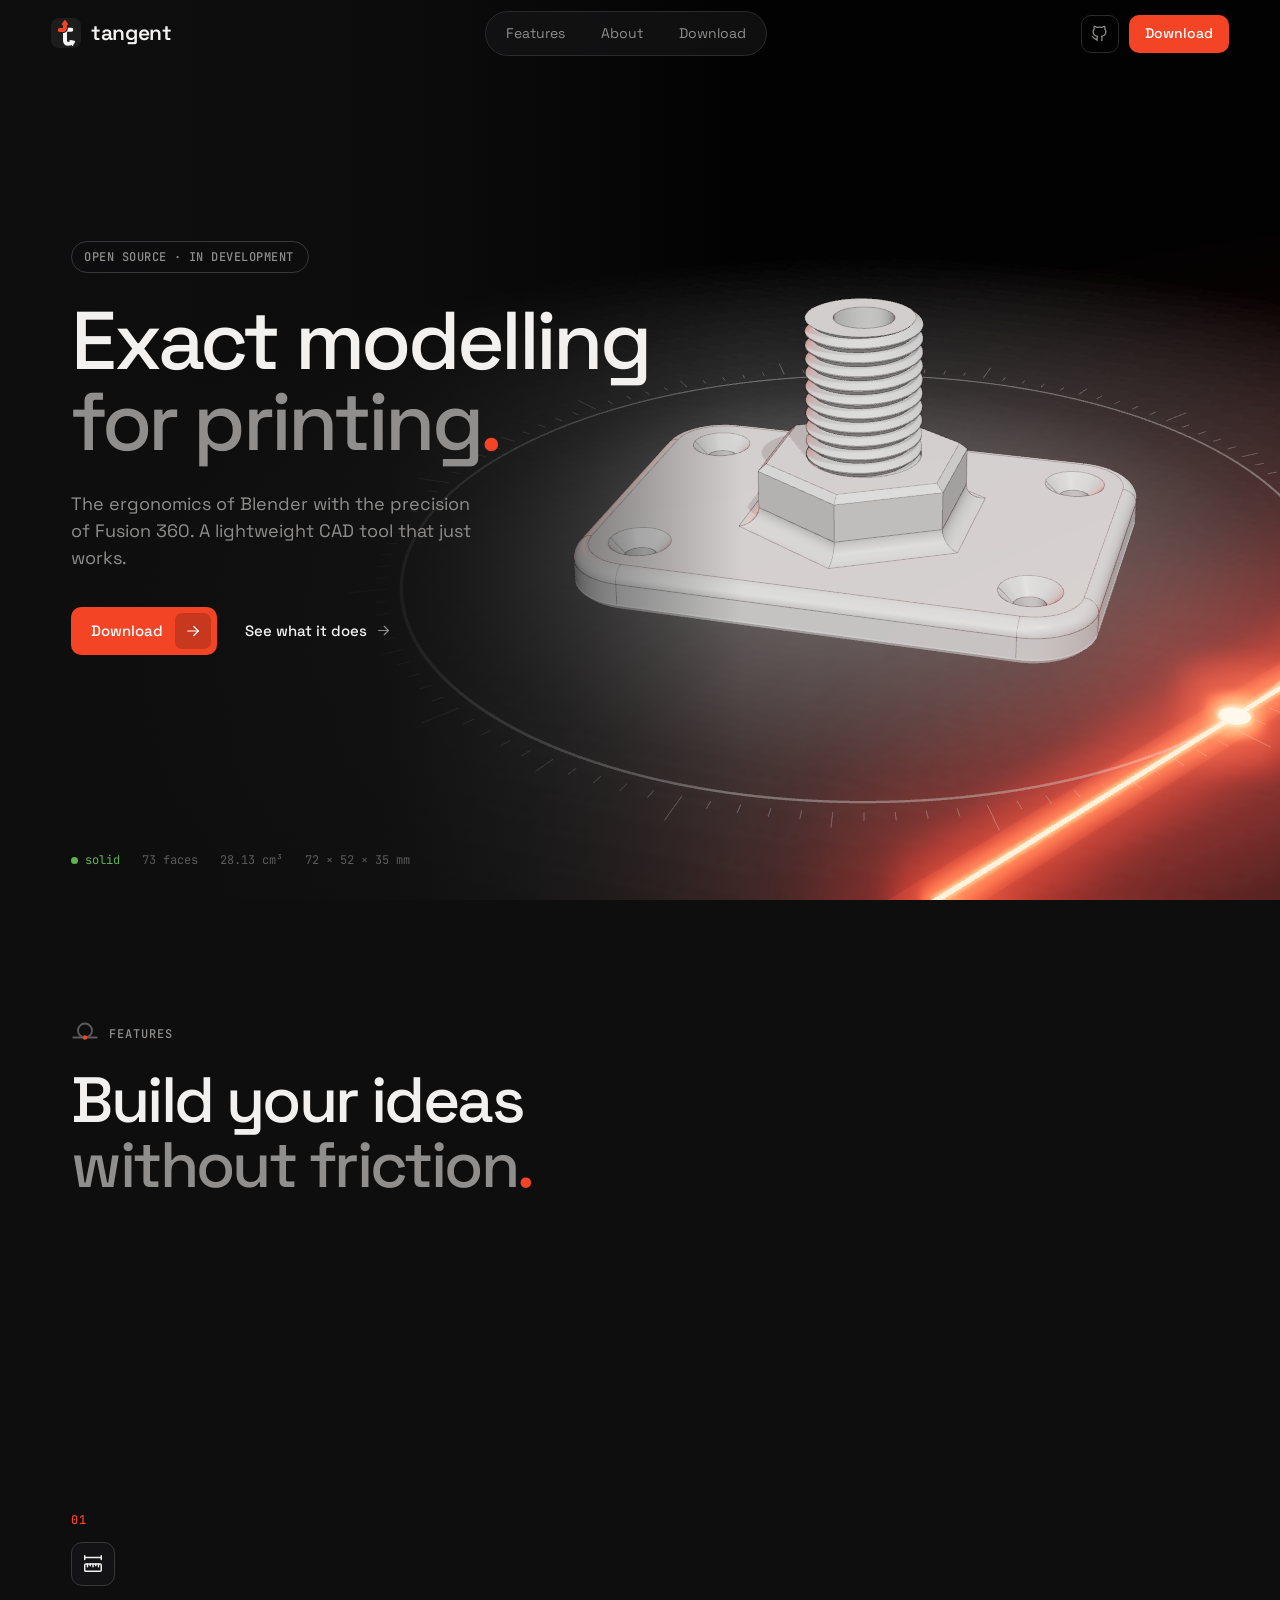
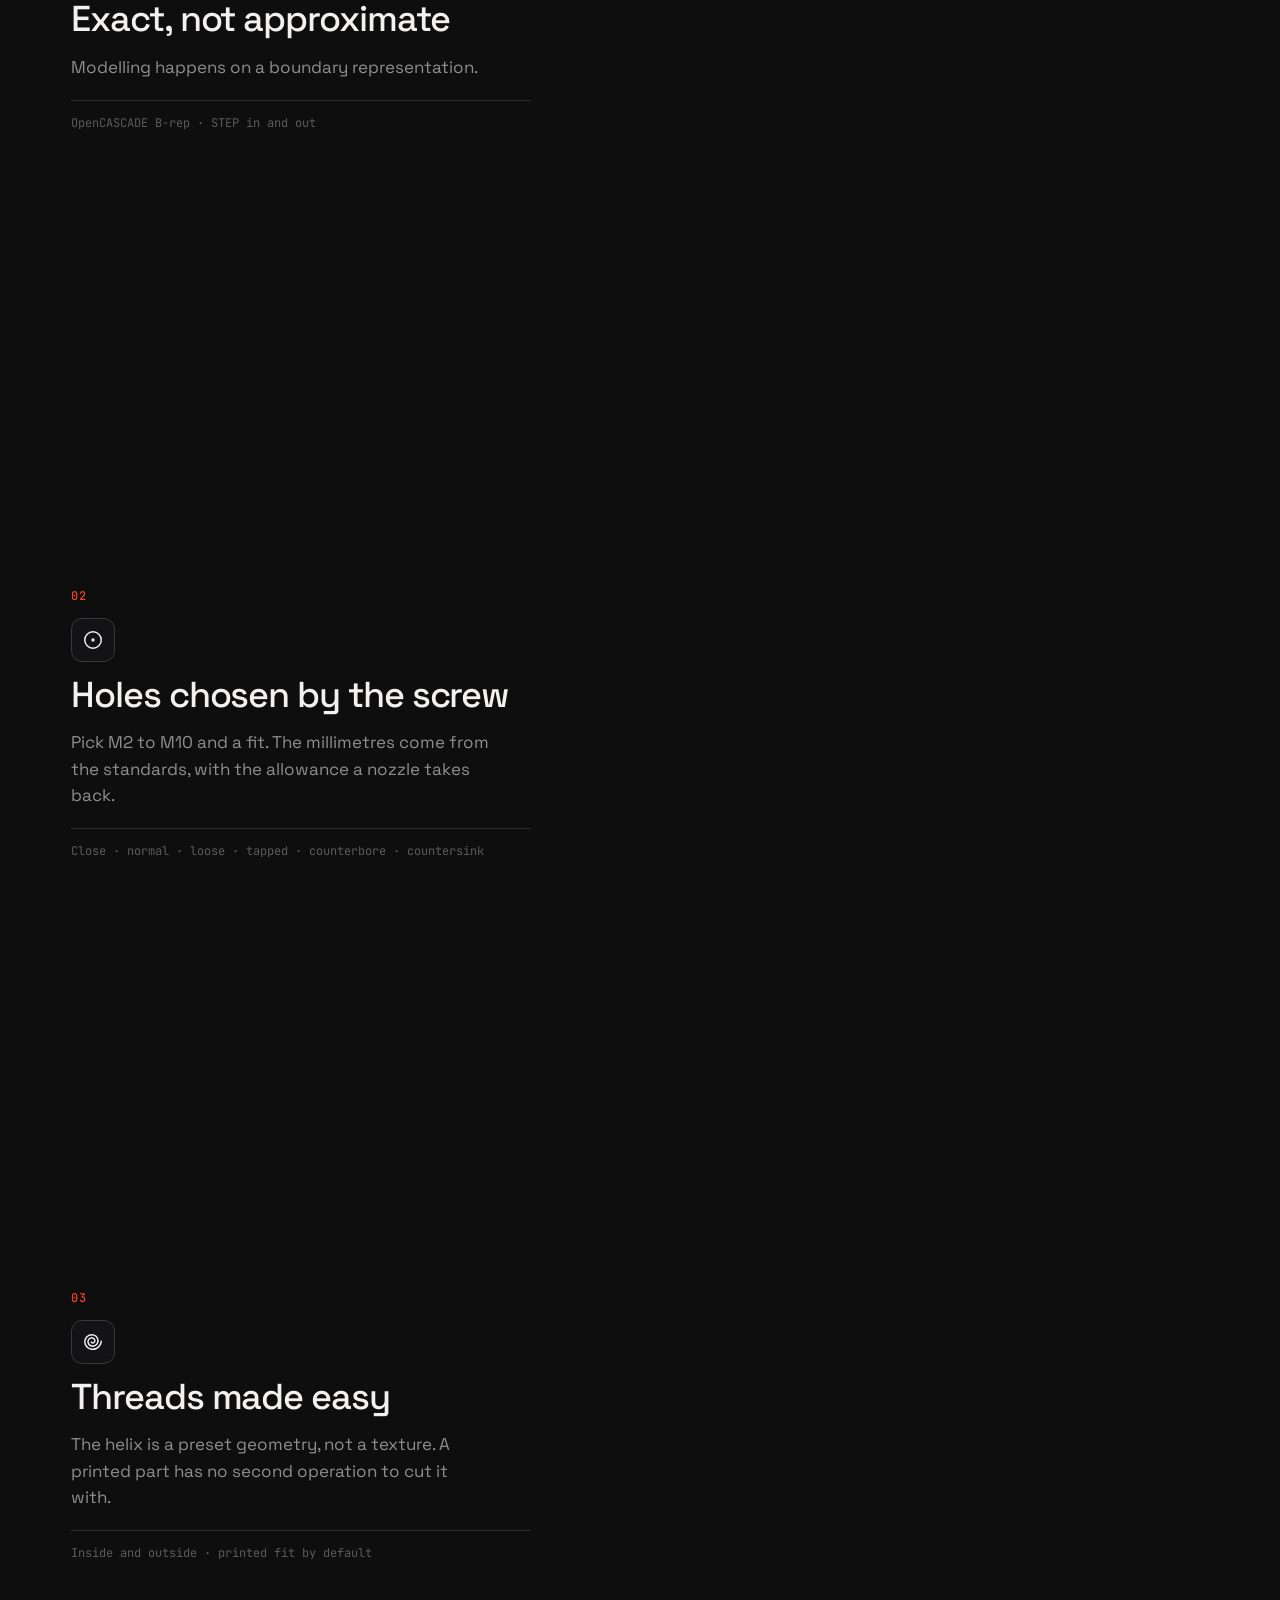
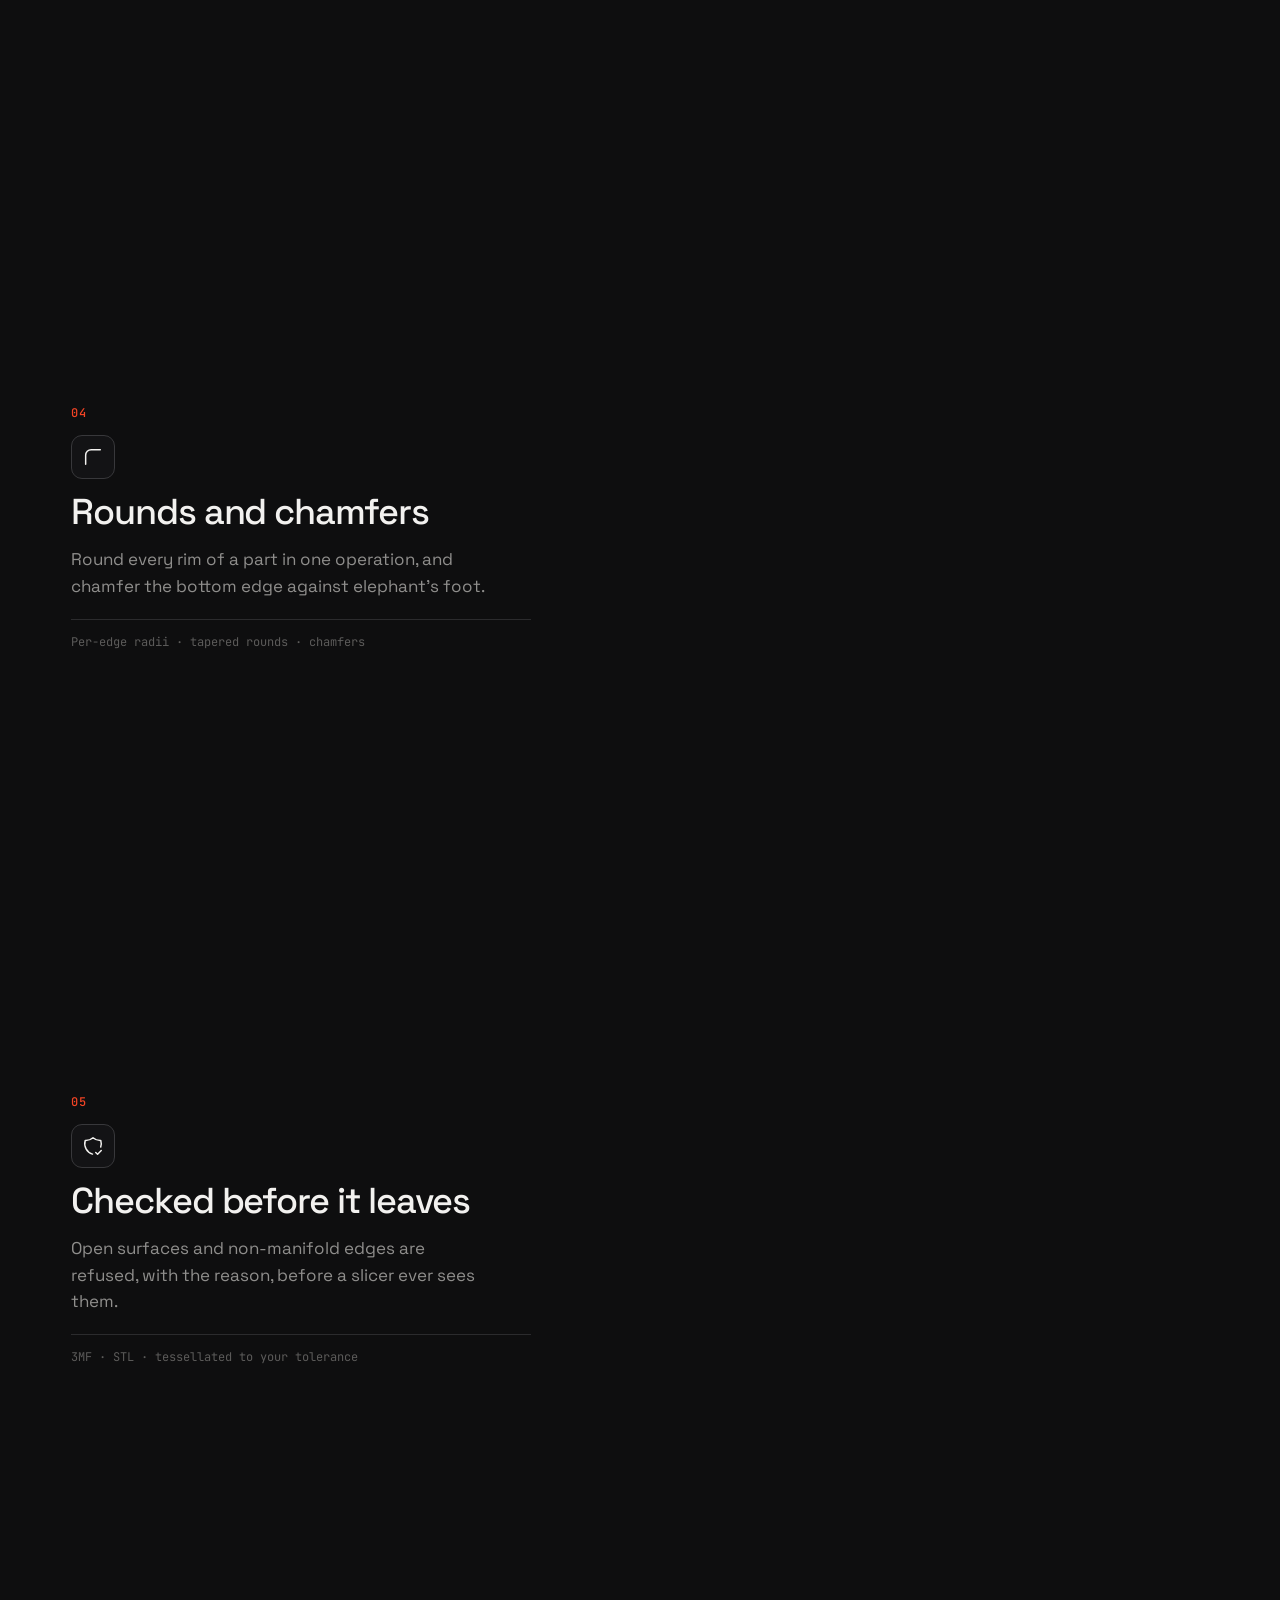
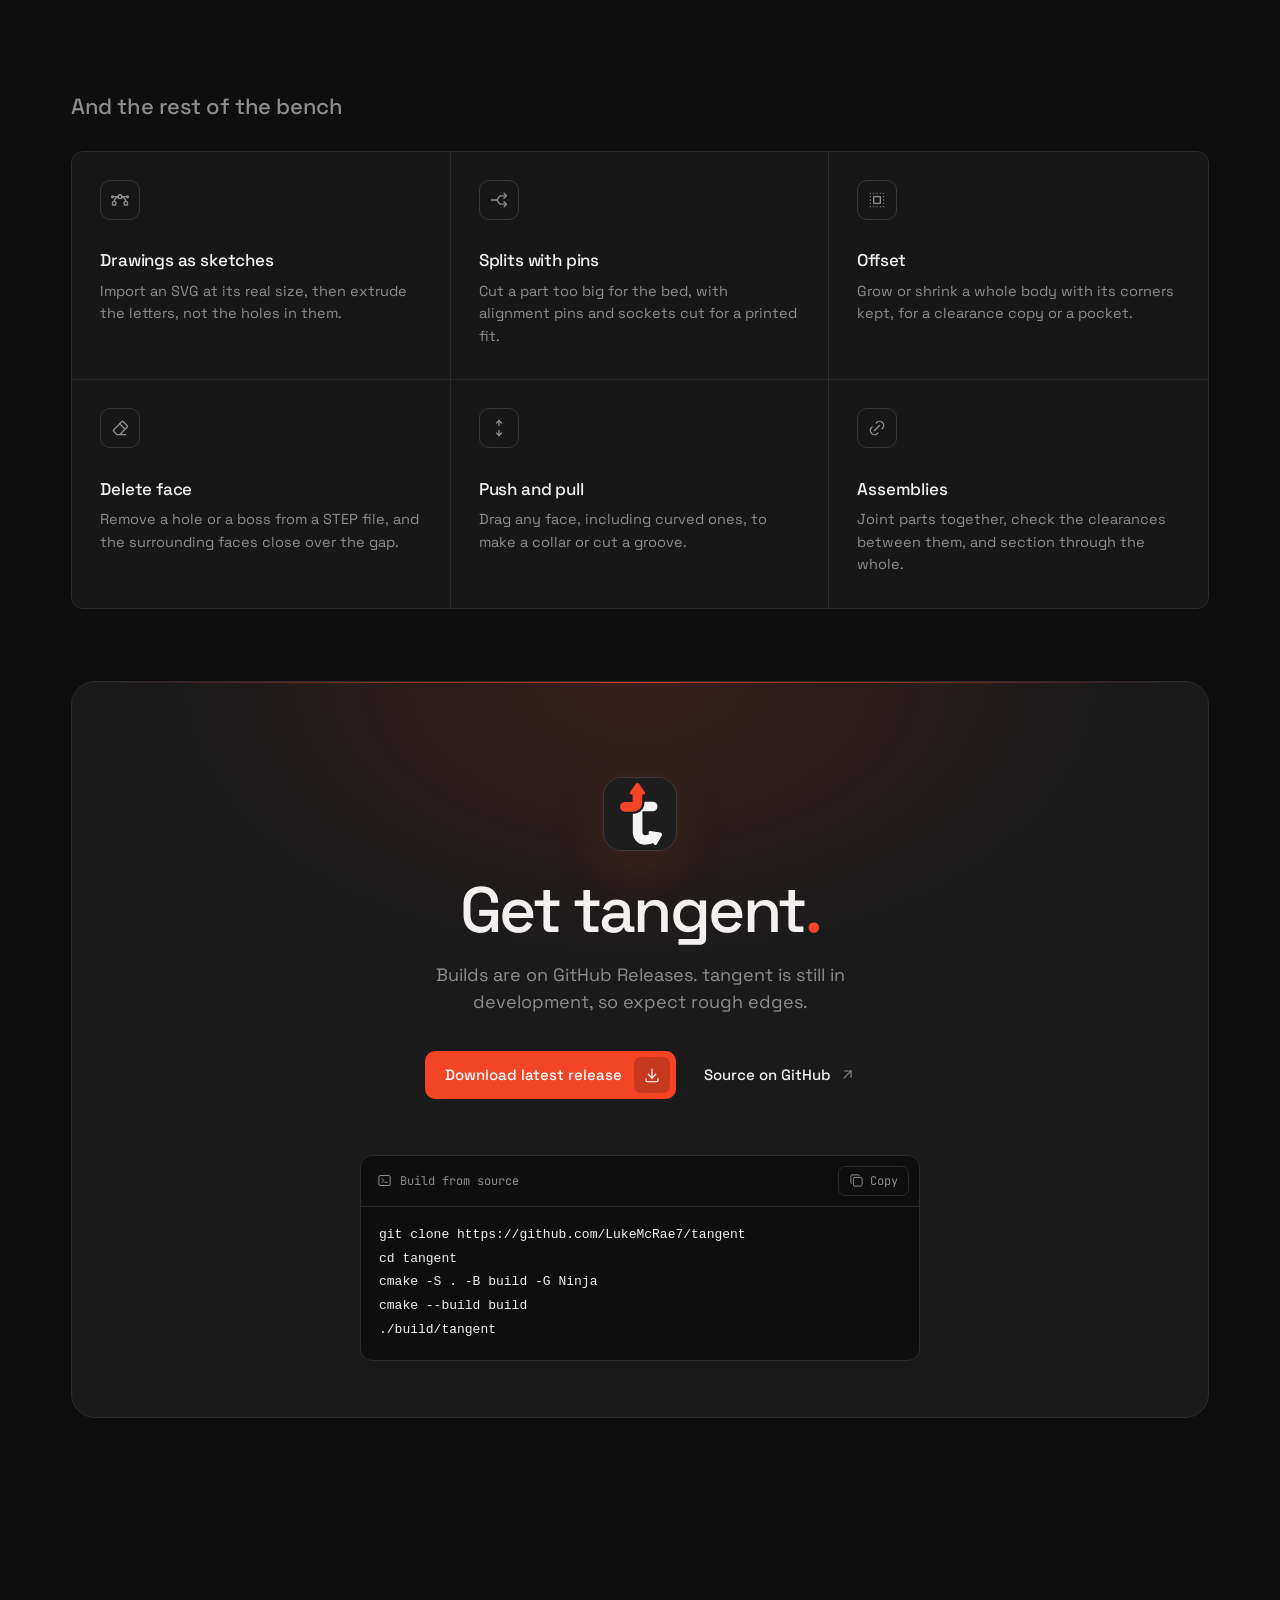
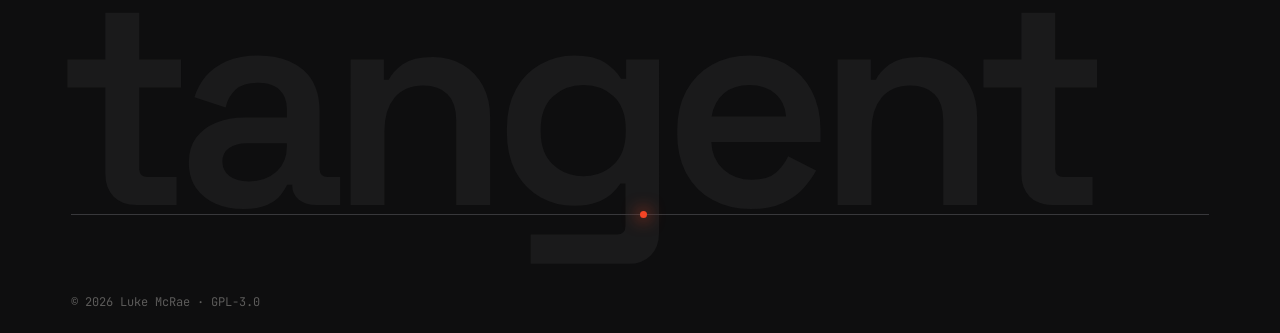
==== index.html @ 8c33bed0 "Website: the home and about pages, published with GitHub Pages The site stops being ignored: index.h" ====
<!doctype html>
<html lang="en">
<head>
  <meta charset="utf-8">
  <meta name="viewport" content="width=device-width, initial-scale=1">
  <title>tangent - clean 3D design</title>
  <meta name="description" content="tangent is a 3D modeller for 3D printing: the ergonomics of Blender with the precision of Fusion 360, on an exact kernel, exporting 3MF and STL natively.">
  <meta name="theme-color" content="#0E0E0F">
  <meta property="og:title" content="tangent">
  <meta property="og:description" content="Exact 3D modelling for printing.">
  <meta property="og:image" content="site/model/poster.png">
  <link rel="icon" href="assets/icon.svg" type="image/svg+xml">
  <link rel="apple-touch-icon" href="assets/icon.png">

  <link rel="preconnect" href="https://fonts.googleapis.com">
  <link rel="preconnect" href="https://fonts.gstatic.com" crossorigin>
  <link rel="stylesheet" href="https://fonts.googleapis.com/css2?family=JetBrains+Mono:wght@400;500&display=swap">
  <link rel="stylesheet" href="site/css/site.css">
  <link rel="modulepreload" href="site/js/stage.js">
  <link rel="preload" href="site/model/part.bin" as="fetch" crossorigin>

  <script type="importmap">
    { "imports": {
        "three": "https://cdn.jsdelivr.net/npm/three@0.170.0/build/three.module.js",
        "three/addons/": "https://cdn.jsdelivr.net/npm/three@0.170.0/examples/jsm/" } }
  </script>
  <script type="module" src="site/js/site.js"></script>
</head>
<body>

<!-- The part, drawn behind everything. It sits beside the hero, then beside
     the features as they scroll past, then fades out. See site/js/stage.js. -->
<div class="stage" id="stage" aria-hidden="true">
  <img class="stage-poster" src="site/model/poster.png" alt="">
</div>
<svg class="callouts" id="callouts" aria-hidden="true"></svg>

<header class="nav" id="nav">
  <a class="brand" href="#home" aria-label="tangent home">
    <img src="assets/icon.svg" alt="" width="30" height="30">
    <span>tangent</span>
  </a>
  <nav class="nav-links" aria-label="Sections">
    <a href="#features">Features</a>
    <a href="about.html">About</a>
    <a href="#download">Download</a>
  </nav>
  <div class="nav-end">
    <a class="icon-btn" href="https://github.com/LukeMcRae7/tangent" aria-label="Source on GitHub">
      <svg><use href="site/icons.svg#brand-github"/></svg>
    </a>
    <a class="btn btn-small" href="#download">Download</a>
  </div>
</header>

<main>

  <!-- ─────────────────────────── Home ─────────────────────────── -->
  <section class="hero" id="home">
    <div class="hero-copy">
      <p class="chip">
        Open source · In development
      </p>
      <h1>
        Exact modelling<br>
        <span class="dim">for printing</span><span class="stop">.</span>
      </h1>
      <p class="lede">
        The ergonomics of Blender with the precision of Fusion&nbsp;360.
        A lightweight CAD tool that just works.
      </p>
      <div class="actions">
        <a class="btn btn-arrow" href="#download">
          Download <span class="btn-box"><svg><use href="site/icons.svg#arrow-right"/></svg></span>
        </a>
        <a class="link-arrow" href="#features">
          See what it does <svg><use href="site/icons.svg#arrow-right"/></svg>
        </a>
      </div>
    </div>

    <div class="readout" id="readout">
      <span class="ok"><i></i>solid</span>
      <span data-part="faces">73 faces</span>
      <span data-part="volume">28.13 cm³</span>
      <span data-part="size">72 × 52 × 35 mm</span>
    </div>
  </section>

  <!-- ───────────────────────── Features ───────────────────────── -->
  <!-- Each step lights up the faces its operation made on the part:
       data-group is 1 rounds, 2 holes, 3 thread, "all" the whole part. -->
  <section class="features" id="features">
    <header class="section-head">
      <p class="eyebrow"><svg><use href="site/icons.svg#tangent"/></svg>Features</p>
      <h2>Build your ideas<br><span class="dim">without friction<span class="stop">.</span></span></h2>
    </header>

    <div class="steps">
      <article class="step" data-group="none" data-pitch="22">
        <p class="step-no">01</p>
        <svg class="step-icon"><use href="site/icons.svg#ruler-measure"/></svg>
        <h3>Exact, not approximate</h3>
        <p>Modelling happens on a boundary representation.</p>
        <p class="spec">OpenCASCADE B-rep · STEP in and out</p>
      </article>

      <article class="step" data-group="2" data-pitch="48">
        <p class="step-no">02</p>
        <svg class="step-icon"><use href="site/icons.svg#circle-dot"/></svg>
        <h3>Holes chosen by the screw</h3>
        <p>Pick M2 to M10 and a fit. The millimetres come from the standards, with the allowance a nozzle takes back.</p>
        <p class="spec">Close · normal · loose · tapped · counterbore · countersink</p>
      </article>

      <article class="step" data-group="3" data-pitch="14">
        <p class="step-no">03</p>
        <svg class="step-icon"><use href="site/icons.svg#spiral"/></svg>
        <h3>Threads made easy</h3>
        <p>The helix is a preset geometry, not a texture. A printed part has no second operation to cut it with.</p>
        <p class="spec">Inside and outside · printed fit by default</p>
      </article>

      <article class="step" data-group="1" data-pitch="30">
        <p class="step-no">04</p>
        <svg class="step-icon"><use href="site/icons.svg#border-corner-rounded"/></svg>
        <h3>Rounds and chamfers</h3>
        <p>Round every rim of a part in one operation, and chamfer the bottom edge against elephant's foot.</p>
        <p class="spec">Per-edge radii · tapered rounds · chamfers</p>
      </article>

      <article class="step" data-group="all" data-pitch="26">
        <p class="step-no">05</p>
        <svg class="step-icon"><use href="site/icons.svg#shield-check"/></svg>
        <h3>Checked before it leaves</h3>
        <p>Open surfaces and non-manifold edges are refused, with the reason, before a slicer ever sees them.</p>
        <p class="spec">3MF · STL · tessellated to your tolerance</p>
      </article>
    </div>

    <div class="more">
      <h3 class="more-head">And the rest of the bench</h3>
      <ul class="cards">
        <li class="card">
          <svg><use href="site/icons.svg#vector-bezier"/></svg>
          <h4>Drawings as sketches</h4>
          <p>Import an SVG at its real size, then extrude the letters, not the holes in them.</p>
        </li>
        <li class="card">
          <svg><use href="site/icons.svg#arrows-split"/></svg>
          <h4>Splits with pins</h4>
          <p>Cut a part too big for the bed, with alignment pins and sockets cut for a printed fit.</p>
        </li>
        <li class="card">
          <svg><use href="site/icons.svg#box-margin"/></svg>
          <h4>Offset</h4>
          <p>Grow or shrink a whole body with its corners kept, for a clearance copy or a pocket.</p>
        </li>
        <li class="card">
          <svg><use href="site/icons.svg#eraser"/></svg>
          <h4>Delete face</h4>
          <p>Remove a hole or a boss from a STEP file, and the surrounding faces close over the gap.</p>
        </li>
        <li class="card">
          <svg><use href="site/icons.svg#arrows-move-vertical"/></svg>
          <h4>Push and pull</h4>
          <p>Drag any face, including curved ones, to make a collar or cut a groove.</p>
        </li>
        <li class="card">
          <svg><use href="site/icons.svg#link"/></svg>
          <h4>Assemblies</h4>
          <p>Joint parts together, check the clearances between them, and section through the whole.</p>
        </li>
      </ul>
    </div>
  </section>

  <!-- ───────────────────────── Download ───────────────────────── -->
  <section class="download" id="download">
    <div class="download-card">
      <img class="download-icon" src="assets/icon.svg" alt="" width="72" height="72">
      <h2>Get tangent<span class="stop">.</span></h2>
      <p class="lede">Builds are on GitHub Releases. tangent is still in development, so expect rough edges.</p>
      <div class="actions actions-center">
        <a class="btn btn-arrow" href="https://github.com/LukeMcRae7/tangent/releases/latest">
          Download latest release <span class="btn-box"><svg><use href="site/icons.svg#download"/></svg></span>
        </a>
        <a class="link-arrow" href="https://github.com/LukeMcRae7/tangent">
          Source on GitHub <svg><use href="site/icons.svg#arrow-up-right"/></svg>
        </a>
      </div>
      <div class="build">
        <div class="build-head">
          <span><svg><use href="site/icons.svg#terminal-2"/></svg>Build from source</span>
          <button class="copy" type="button" data-copy="build-cmds" aria-label="Copy commands">
            <svg><use href="site/icons.svg#copy"/></svg><span>Copy</span>
          </button>
        </div>
<pre id="build-cmds"><code>git clone https://github.com/LukeMcRae7/tangent
cd tangent
cmake -S . -B build -G Ninja
cmake --build build
./build/tangent</code></pre>
      </div>
    </div>
  </section>

</main>

<footer class="footer">
  <div class="footer-mark" aria-hidden="true">
    <span>tangent</span>
    <i class="footer-line"></i>
  </div>
  <p class="footer-fine">© 2026 Luke McRae · GPL-3.0</p>
</footer>

</body>
</html>
---- site/css/site.css ----
/* tangent: the website.
 *
 * Brand first. Everything below reads from these tokens, and so does the 3D
 * stage (site/js/stage.js reads --brand, --part, --edge and --bg), so a change
 * here changes the page and the part together. The values mirror
 * src/core/palette.h, which is where the application takes its own.
 */
:root {
  --brand:        #F34425;   /* kBrand */
  --brand-hover:  #F75A3E;   /* kBrandHover */
  --brand-down:   #D8391D;   /* kBrandDown */
  --valid:        #5FB350;   /* kValid */

  --bg:           #0E0E0F;   /* the page: a shade under the app, so panels lift */
  --bg-raised:    #161617;   /* kTopBar */
  --panel:        #1A1A1B;   /* kBackground */
  --field:        #242426;   /* kField */
  --border:       #2B2B2D;   /* kBorder */
  --border-strong:#38383B;   /* kBorderStrong */

  --text:         #F2F1EF;   /* kText */
  --text-dim:     #8F8E8C;   /* kTextDim */
  --text-faint:   #5C5B5A;   /* kTextFaint */

  --part:         #DDDCD9;   /* the part's surface in the 3D stage */
  --edge:         #0F0F10;   /* kEdge: the part's edges */

  --font-sans: "Space Grotesk", ui-sans-serif, system-ui, sans-serif;
  --font-mono: "JetBrains Mono", ui-monospace, "SFMono-Regular", monospace;

  --radius: 12px;
  --gutter: clamp(16px, 4vw, 56px);
  --maxw: 1240px;
  --nav-h: 68px;
  --ease: cubic-bezier(.2, .7, .1, 1);
}

@font-face { font-family: "Space Grotesk"; font-weight: 400; font-display: swap;
             src: url("../../assets/fonts/SpaceGrotesk-Regular.ttf") format("truetype"); }
@font-face { font-family: "Space Grotesk"; font-weight: 500; font-display: swap;
             src: url("../../assets/fonts/SpaceGrotesk-Medium.ttf") format("truetype"); }
@font-face { font-family: "Space Grotesk"; font-weight: 600; font-display: swap;
             src: url("../../assets/fonts/SpaceGrotesk-SemiBold.ttf") format("truetype"); }

/* ── Base ─────────────────────────────────────────────────────────────── */
*, *::before, *::after { box-sizing: border-box; }
html { scroll-behavior: smooth; scroll-padding-top: var(--nav-h); -webkit-text-size-adjust: 100%; }
body {
  margin: 0;
  background: var(--bg);
  color: var(--text);
  font: 400 16px/1.55 var(--font-sans);
  -webkit-font-smoothing: antialiased;
  overflow-x: hidden;
}
a { color: inherit; text-decoration: none; }
img { display: block; max-width: 100%; }
h1, h2, h3, h4, p { margin: 0; }
::selection { background: color-mix(in srgb, var(--brand) 40%, transparent); }
:focus-visible { outline: 2px solid var(--brand); outline-offset: 3px; border-radius: 4px; }
svg { width: 1em; height: 1em; flex: none; }
.dim { color: var(--text-dim); }
.stop { color: var(--brand); }

/* ── The stage: the part, fixed behind the page ───────────────────────── */
.stage {
  position: fixed; inset: 0; z-index: 0;
  pointer-events: none;
  transition: opacity .2s linear;
}
.stage canvas { display: block; width: 100%; height: 100%; }
/* Darkens the stage behind the words, so the ring never runs through them. */
.stage::after {
  content: ""; position: absolute; inset: 0; pointer-events: none;
  background: linear-gradient(90deg, var(--bg) 0%, color-mix(in srgb, var(--bg) 88%, transparent) 30%,
                              color-mix(in srgb, var(--bg) 40%, transparent) 46%, transparent 58%);
}
@media (max-width: 760px) {
  .stage::after {
    background: linear-gradient(0deg, var(--bg) 0%, color-mix(in srgb, var(--bg) 85%, transparent) 36%, transparent 62%);
  }
}
.stage-poster {
  position: absolute; inset: 0; width: 100%; height: 100%;
  object-fit: cover; object-position: 70% 50%;
  opacity: 0; transition: opacity .6s;
}
.stage.no-webgl .stage-poster { opacity: 1; }
.stage.ready .stage-poster { display: none; }
.stage video { width: 100%; height: 100%; object-fit: cover; }

/* Dimension callouts, pinned to points on the part. Drawn by stage.js. */
.callouts {
  position: fixed; inset: 0; z-index: 1;
  width: 100%; height: 100%;
  pointer-events: none; overflow: visible;
}
.callout { transition: opacity .35s var(--ease); }
.callout line { stroke: var(--text-dim); stroke-width: 1; }
.callout circle.pin { fill: var(--brand); }
.callout circle.ring { fill: none; stroke: var(--brand); stroke-width: 1; opacity: .5; }
.callout text {
  font: 500 12px var(--font-mono); letter-spacing: .02em;
  fill: var(--text);
}

main, .nav, .footer { position: relative; z-index: 2; }

/* ── Nav ──────────────────────────────────────────────────────────────── */
.nav {
  position: fixed; top: 0; left: 0; right: 0; z-index: 10;
  height: var(--nav-h);
  display: flex; align-items: center; justify-content: space-between; gap: 24px;
  padding: 0 var(--gutter);
  transition: background .3s, border-color .3s, backdrop-filter .3s;
  border-bottom: 1px solid transparent;
}
.nav.scrolled {
  background: color-mix(in srgb, var(--bg) 78%, transparent);
  backdrop-filter: blur(14px) saturate(1.2);
  -webkit-backdrop-filter: blur(14px) saturate(1.2);
  border-bottom-color: var(--border);
}
.brand { display: flex; align-items: center; gap: 10px; font-weight: 600; font-size: 21px; letter-spacing: -.02em; }
.brand img { width: 30px; height: 30px; border-radius: 8px; }
.nav-links {
  display: flex; gap: 4px; padding: 4px;
  border: 1px solid var(--border); border-radius: 999px;
  background: color-mix(in srgb, var(--bg-raised) 70%, transparent);
}
.nav-links a {
  padding: 7px 16px; border-radius: 999px;
  font-size: 14px; color: var(--text-dim);
  transition: color .2s, background .2s;
}
.nav-links a:hover { color: var(--text); }
.nav-links a.active { color: var(--text); background: var(--field); }
.nav-end { display: flex; align-items: center; gap: 10px; }
.icon-btn {
  display: grid; place-items: center; width: 38px; height: 38px;
  border-radius: 10px; border: 1px solid var(--border); color: var(--text-dim);
  transition: color .2s, border-color .2s;
}
.icon-btn:hover { color: var(--text); border-color: var(--border-strong); }
.icon-btn svg { width: 19px; height: 19px; }

/* ── Buttons ──────────────────────────────────────────────────────────── */
.btn {
  display: inline-flex; align-items: center; gap: 12px;
  height: 48px; padding: 0 6px 0 20px;
  border-radius: 10px;
  background: var(--brand); color: #fff;
  font-weight: 500; font-size: 15px;
  transition: background .2s, transform .2s var(--ease), box-shadow .3s;
  box-shadow: 0 0 0 0 color-mix(in srgb, var(--brand) 0%, transparent);
}
.btn:hover {
  background: var(--brand-hover);
  box-shadow: 0 8px 32px -8px color-mix(in srgb, var(--brand) 70%, transparent);
}
.btn:active { background: var(--brand-down); transform: translateY(1px); }
.btn-small { height: 38px; padding: 0 16px; font-size: 14px; }
.btn-box {
  display: grid; place-items: center; width: 36px; height: 36px;
  border-radius: 7px; background: rgb(0 0 0 / .18);
}
.btn-box svg { width: 18px; height: 18px; transition: transform .25s var(--ease); }
.btn:hover .btn-box svg { transform: translateX(2px); }
.link-arrow {
  display: inline-flex; align-items: center; gap: 8px;
  font-weight: 500; font-size: 15px; color: var(--text);
}
.link-arrow svg { width: 17px; height: 17px; transition: transform .25s var(--ease); color: var(--text-dim); }
.link-arrow:hover svg { transform: translateX(3px); color: var(--brand); }
.actions { display: flex; align-items: center; gap: 28px; flex-wrap: wrap; }
.actions-center { justify-content: center; }

/* ── Hero ─────────────────────────────────────────────────────────────── */
.hero {
  position: relative;
  min-height: 100svh;
  display: flex; align-items: center;
  padding: calc(var(--nav-h) + 24px) var(--gutter) 96px;
  max-width: var(--maxw); margin: 0 auto;
  cursor: grab;
}
.hero.dragging { cursor: grabbing; }
.hero a, .hero p { cursor: auto; }
.hero-copy { position: relative; max-width: 720px; }
.chip {
  display: inline-flex; align-items: center; gap: 10px;
  padding: 7px 14px 7px 12px; margin-bottom: 28px;
  border: 1px solid var(--border-strong); border-radius: 999px;
  font: 500 12px var(--font-mono); letter-spacing: .04em; text-transform: uppercase;
  color: var(--text-dim);
  background: color-mix(in srgb, var(--bg) 60%, transparent);
}
.chip-dot {
  width: 7px; height: 7px; border-radius: 50%;
  background: var(--brand);
  box-shadow: 0 0 0 3px color-mix(in srgb, var(--brand) 25%, transparent);
}
h1 {
  font-weight: 500;
  font-size: clamp(44px, 6.4vw, 92px);
  line-height: .98; letter-spacing: -.045em;
  margin-bottom: 28px;
}
.lede { font-size: 18px; color: var(--text-dim); max-width: 34ch; margin-bottom: 36px; line-height: 1.5; }
.readout {
  position: absolute; left: var(--gutter); bottom: 32px;
  display: flex; flex-wrap: wrap; gap: 6px 22px;
  font: 400 12px var(--font-mono); color: var(--text-faint);
}
.readout .ok { color: var(--valid); display: inline-flex; align-items: center; gap: 7px; }
.readout .ok i { width: 7px; height: 7px; border-radius: 50%; background: currentColor; }
.readout .hint { color: var(--text-faint); opacity: .8; }
.readout .hint::before { content: ""; display: inline-block; width: 12px; height: 1px; vertical-align: middle;
                         background: currentColor; margin-right: 22px; opacity: .5; }

/* ── Section furniture ────────────────────────────────────────────────── */
section { padding: 0 var(--gutter); }
.eyebrow {
  display: inline-flex; align-items: center; gap: 10px;
  font: 500 12px var(--font-mono); letter-spacing: .08em; text-transform: uppercase;
  color: var(--text-dim);
}
.eyebrow svg { width: 28px; height: 28px; color: var(--text-faint); }
h2 {
  font-weight: 500;
  font-size: clamp(36px, 5vw, 64px);
  line-height: 1.02; letter-spacing: -.04em;
}

/* ── Features ─────────────────────────────────────────────────────────── */
.features { max-width: var(--maxw); margin: 0 auto; padding-top: 120px; }
.section-head { display: grid; gap: 20px; margin-bottom: 8vh; }
.steps { width: min(460px, 100%); }
.step {
  min-height: 78vh;
  display: flex; flex-direction: column; justify-content: center; gap: 14px;
  transition: opacity .5s var(--ease);
}
.stage-live .step { opacity: .22; }
.stage-live .step.active { opacity: 1; }
.step-no { font: 500 12px var(--font-mono); color: var(--brand); letter-spacing: .08em; }
.step-icon {
  width: 44px; height: 44px; padding: 10px;
  border: 1px solid var(--border-strong); border-radius: 11px;
  color: var(--text);
  background: color-mix(in srgb, var(--bg-raised) 80%, transparent);
}
.step.active .step-icon { border-color: color-mix(in srgb, var(--brand) 60%, var(--border)); color: var(--brand); }
.step h3 { font-weight: 500; font-size: clamp(26px, 3vw, 36px); letter-spacing: -.03em; line-height: 1.1; }
.step p:not(.step-no):not(.spec) { color: var(--text-dim); font-size: 17px; max-width: 38ch; }
.spec {
  margin-top: 6px; padding-top: 14px;
  border-top: 1px solid var(--border);
  font: 400 12px var(--font-mono); color: var(--text-faint);
}

.more { padding: 12vh 0 0; }
.more-head { font-weight: 500; font-size: 22px; letter-spacing: -.02em; margin-bottom: 28px; color: var(--text-dim); }
.cards {
  list-style: none; margin: 0; padding: 0;
  display: grid; grid-template-columns: repeat(3, 1fr);
  border: 1px solid var(--border); border-radius: var(--radius);
  background: color-mix(in srgb, var(--panel) 88%, transparent);
  overflow: hidden;
}
.card {
  padding: 28px 28px 32px;
  border-right: 1px solid var(--border); border-bottom: 1px solid var(--border);
  transition: background .3s;
}
.card:nth-child(3n) { border-right: 0; }
.card:nth-last-child(-n + 3) { border-bottom: 0; }
.card:hover { background: var(--bg-raised); }
.card svg { width: 40px; height: 40px; padding: 9px; border: 1px solid var(--border-strong); border-radius: 10px;
  color: var(--text-dim); margin-bottom: 20px; transition: color .3s, border-color .3s; }
.card:hover svg { color: var(--brand); border-color: color-mix(in srgb, var(--brand) 55%, var(--border)); }
.card h4 { font-weight: 500; font-size: 17px; margin-bottom: 6px; letter-spacing: -.01em; }
.card p { color: var(--text-dim); font-size: 14.5px; }

.specs {
  margin: 64px 0 0;
  display: grid; grid-template-columns: repeat(3, 1fr);
  border-top: 1px solid var(--border);
}
.specs div { padding: 20px 20px 20px 0; border-bottom: 1px solid var(--border); }
.specs dt { font: 500 11px var(--font-mono); letter-spacing: .08em; text-transform: uppercase; color: var(--text-faint); margin-bottom: 6px; }
.specs dd { margin: 0; font-size: 16px; }

/* ── Download ─────────────────────────────────────────────────────────── */
.download { max-width: var(--maxw); margin: 0 auto; padding-top: 8vh; padding-bottom: 14vh; }
.download-card {
  position: relative;
  display: flex; flex-direction: column; align-items: center; text-align: center;
  padding: clamp(48px, 8vw, 96px) clamp(20px, 5vw, 64px) clamp(36px, 5vw, 56px);
  border: 1px solid var(--border); border-radius: calc(var(--radius) * 2);
  background:
    radial-gradient(60% 55% at 50% 0%, color-mix(in srgb, var(--brand) 14%, transparent), transparent 70%),
    var(--panel);
  overflow: hidden;
}
/* The mark again, large: a line across the card, touched by the icon's circle. */
.download-card::before {
  content: ""; position: absolute; left: 0; right: 0; top: 0; height: 1px;
  background: linear-gradient(90deg, transparent, var(--brand) 50%, transparent);
  opacity: .8;
}
.download-icon { width: 72px; height: 72px; border-radius: 18px; margin-bottom: 28px;
  box-shadow: 0 20px 60px -20px color-mix(in srgb, var(--brand) 60%, transparent), 0 0 0 1px var(--border-strong); }
.download h2 { margin-bottom: 18px; }
.download .lede { margin: 0 auto 36px; max-width: 40ch; }
.build {
  width: min(560px, 100%); margin-top: 56px; text-align: left;
  border: 1px solid var(--border); border-radius: var(--radius);
  background: var(--bg);
}
.build-head {
  display: flex; align-items: center; justify-content: space-between;
  padding: 10px 10px 10px 16px; border-bottom: 1px solid var(--border);
  font: 400 12px var(--font-mono); color: var(--text-dim);
}
.build-head span { display: inline-flex; align-items: center; gap: 8px; }
.build-head svg { width: 15px; height: 15px; }
.copy {
  display: inline-flex; align-items: center; gap: 6px;
  padding: 6px 10px; border-radius: 7px;
  border: 1px solid var(--border); background: transparent; color: var(--text-dim);
  font: 400 12px var(--font-mono); cursor: pointer;
  transition: color .2s, border-color .2s;
}
.copy:hover { color: var(--text); border-color: var(--border-strong); }
.copy.done { color: var(--valid); }
.build pre {
  margin: 0; padding: 16px 18px 18px; overflow-x: auto;
  font: 400 13px/1.75 var(--font-mono); color: var(--text);
}


/* ── About page ───────────────────────────────────────────────────────── */
.doc { max-width: var(--maxw); margin: 0 auto; padding: calc(var(--nav-h) + 12vh) var(--gutter) 10vh; }
.page-head { display: grid; gap: 22px; margin-bottom: 12vh; }
.page-head h1 { margin: 0; }
.page-head .lede { margin: 0; max-width: 44ch; }
.doc-body { display: grid; grid-template-columns: 200px minmax(0, 1fr); gap: 64px; align-items: start; }
.toc { position: sticky; top: calc(var(--nav-h) + 32px); display: grid; gap: 2px; }
.toc-head { font: 500 11px var(--font-mono); letter-spacing: .08em; text-transform: uppercase;
  color: var(--text-faint); margin-bottom: 12px; }
.toc a {
  padding: 6px 0 6px 14px; border-left: 1px solid var(--border);
  font-size: 14px; color: var(--text-dim); transition: color .2s, border-color .2s;
}
.toc a:hover { color: var(--text); }
.toc a.active { color: var(--text); border-left-color: var(--brand); }
.doc-content { max-width: 760px; }
.doc-section { padding-left: 0; padding-right: 0; padding-bottom: 96px; margin-bottom: 96px; border-bottom: 1px solid var(--border); scroll-margin-top: calc(var(--nav-h) + 32px); }
.doc-section:last-of-type { border-bottom: 0; margin-bottom: 0; padding-bottom: 64px; }
.doc-no { font: 500 12px var(--font-mono); color: var(--brand); letter-spacing: .08em; margin-bottom: 14px; }
.doc-section h2 { font-size: clamp(30px, 3.6vw, 44px); margin-bottom: 24px; }
.doc-section > p:not(.doc-no) { color: var(--text-dim); font-size: 17.5px; line-height: 1.65; max-width: 62ch; }
.doc-section > p + p { margin-top: 16px; }
.doc-section code { font: 400 .88em var(--font-mono); color: var(--text); background: var(--field);
  padding: 2px 6px; border-radius: 5px; }
.doc-section .specs { margin-top: 48px; }

.media { margin: 40px 0 0; }
.media > :first-child {
  width: 100%; aspect-ratio: var(--ratio, 16 / 9); object-fit: cover; display: block;
  border: 1px solid var(--border); border-radius: var(--radius); background: var(--panel);
}
.media > .media-slot {
  display: flex; flex-direction: column; align-items: center; justify-content: center; gap: 12px;
  border-style: dashed !important; border-color: var(--border-strong) !important;
  color: var(--text-faint); font: 400 12px var(--font-mono);
  background:
    repeating-linear-gradient(135deg, transparent 0 14px, color-mix(in srgb, var(--border) 45%, transparent) 14px 15px),
    var(--panel) !important;
}
.media-slot svg { width: 28px; height: 28px; }
.media figcaption { margin-top: 12px; font: 400 12px var(--font-mono); color: var(--text-faint); }
.media-pair { display: grid; grid-template-columns: 1fr 1fr; gap: 16px; }

.credits { list-style: none; padding: 0; margin: 28px 0 0; border-top: 1px solid var(--border); }
.credits li {
  display: grid; grid-template-columns: 180px 1fr auto; gap: 16px; align-items: baseline;
  padding: 14px 0; border-bottom: 1px solid var(--border); font-size: 15px;
}
.credits li span:nth-child(2) { color: var(--text-dim); }
.credits li span:nth-child(3) { font: 400 12px var(--font-mono); color: var(--text-faint); }
.back { margin-top: 24px; }
.back:hover svg { transform: translateX(-3px); }

/* ── Footer ───────────────────────────────────────────────────────────── */
.footer {
  max-width: var(--maxw); margin: 0 auto;
  padding: 0 var(--gutter) 28px;
}
/* The wordmark, huge and quiet, standing on a line with one orange point. */
.footer-mark {
  position: relative; user-select: none;
  font-weight: 600; letter-spacing: -.06em; line-height: .76;
  font-size: clamp(88px, 23vw, 320px);
  color: var(--panel);
  margin-top: 48px;
  padding-bottom: .2em;   /* room for the g below the line */
}
.footer-mark span { display: block; transform: translateX(-.04em); }
.footer-line {
  position: absolute; left: 0; right: 0; bottom: .2em; height: 1px;
  background: var(--border-strong);
}
.footer-line::after {
  content: ""; position: absolute; left: 50%; top: -3px;
  width: 7px; height: 7px; border-radius: 50%;
  background: var(--brand);
  box-shadow: 0 0 16px 2px color-mix(in srgb, var(--brand) 70%, transparent);
}
.footer-fine { padding-top: 20px; font: 400 12px var(--font-mono); color: var(--text-faint); }

/* ── Entrances ────────────────────────────────────────────────────────── */
.reveal { opacity: 0; transform: translateY(18px); transition: opacity .9s var(--ease), transform .9s var(--ease); }
.reveal.in { opacity: 1; transform: none; }
.hero-copy > * { animation: rise 1s var(--ease) both; }
.hero-copy > :nth-child(2) { animation-delay: .08s; }
.hero-copy > :nth-child(3) { animation-delay: .16s; }
.hero-copy > :nth-child(4) { animation-delay: .24s; }
@keyframes rise { from { opacity: 0; transform: translateY(16px); } }

/* ── Narrow ───────────────────────────────────────────────────────────── */
@media (max-width: 980px) {
  .cards { grid-template-columns: repeat(2, 1fr); }
  .card:nth-child(3n) { border-right: 1px solid var(--border); }
  .card:nth-child(2n) { border-right: 0; }
  .card:nth-last-child(-n + 3) { border-bottom: 1px solid var(--border); }
  .card:nth-last-child(-n + 2) { border-bottom: 0; }
  .specs { grid-template-columns: repeat(2, 1fr); }
  .doc-body { grid-template-columns: 1fr; gap: 40px; }
  .toc { position: static; display: flex; flex-wrap: wrap; gap: 8px; }
  .toc-head { width: 100%; margin-bottom: 4px; }
  .toc a { border: 1px solid var(--border); border-radius: 999px; padding: 6px 12px; }
}
@media (max-width: 760px) {
  :root { --nav-h: 60px; }
  .nav-links { display: none; }
  .hero { align-items: flex-end; padding-bottom: 88px; }
  .chip { margin-bottom: 20px; }
  h1 { margin-bottom: 20px; }
  .lede { margin-bottom: 28px; }
  .lede { font-size: 16.5px; }
  .hint { display: none; }
  .readout { bottom: 28px; gap: 4px 16px; }
  .steps { width: 100%; }
  /* The part sits in the top half here; the words take the bottom. */
  .step { min-height: 88vh; justify-content: flex-end; padding-bottom: 8vh; }
  .step > * { position: relative; }
  .cards { grid-template-columns: 1fr; }
  .card { border-right: 0 !important; border-bottom: 1px solid var(--border) !important; }
  .card:last-child { border-bottom: 0 !important; }
  .specs { grid-template-columns: 1fr 1fr; }
  .actions { gap: 20px; }
  .media-pair { grid-template-columns: 1fr; gap: 0; }
  .credits li { grid-template-columns: 1fr auto; }
  .credits li span:nth-child(2) { display: none; }
  .doc-section { padding-bottom: 64px; margin-bottom: 64px; }
}

@media (prefers-reduced-motion: reduce) {
  html { scroll-behavior: auto; }
  *, *::before, *::after { animation: none !important; transition: none !important; }
  .reveal { opacity: 1; transform: none; }
}
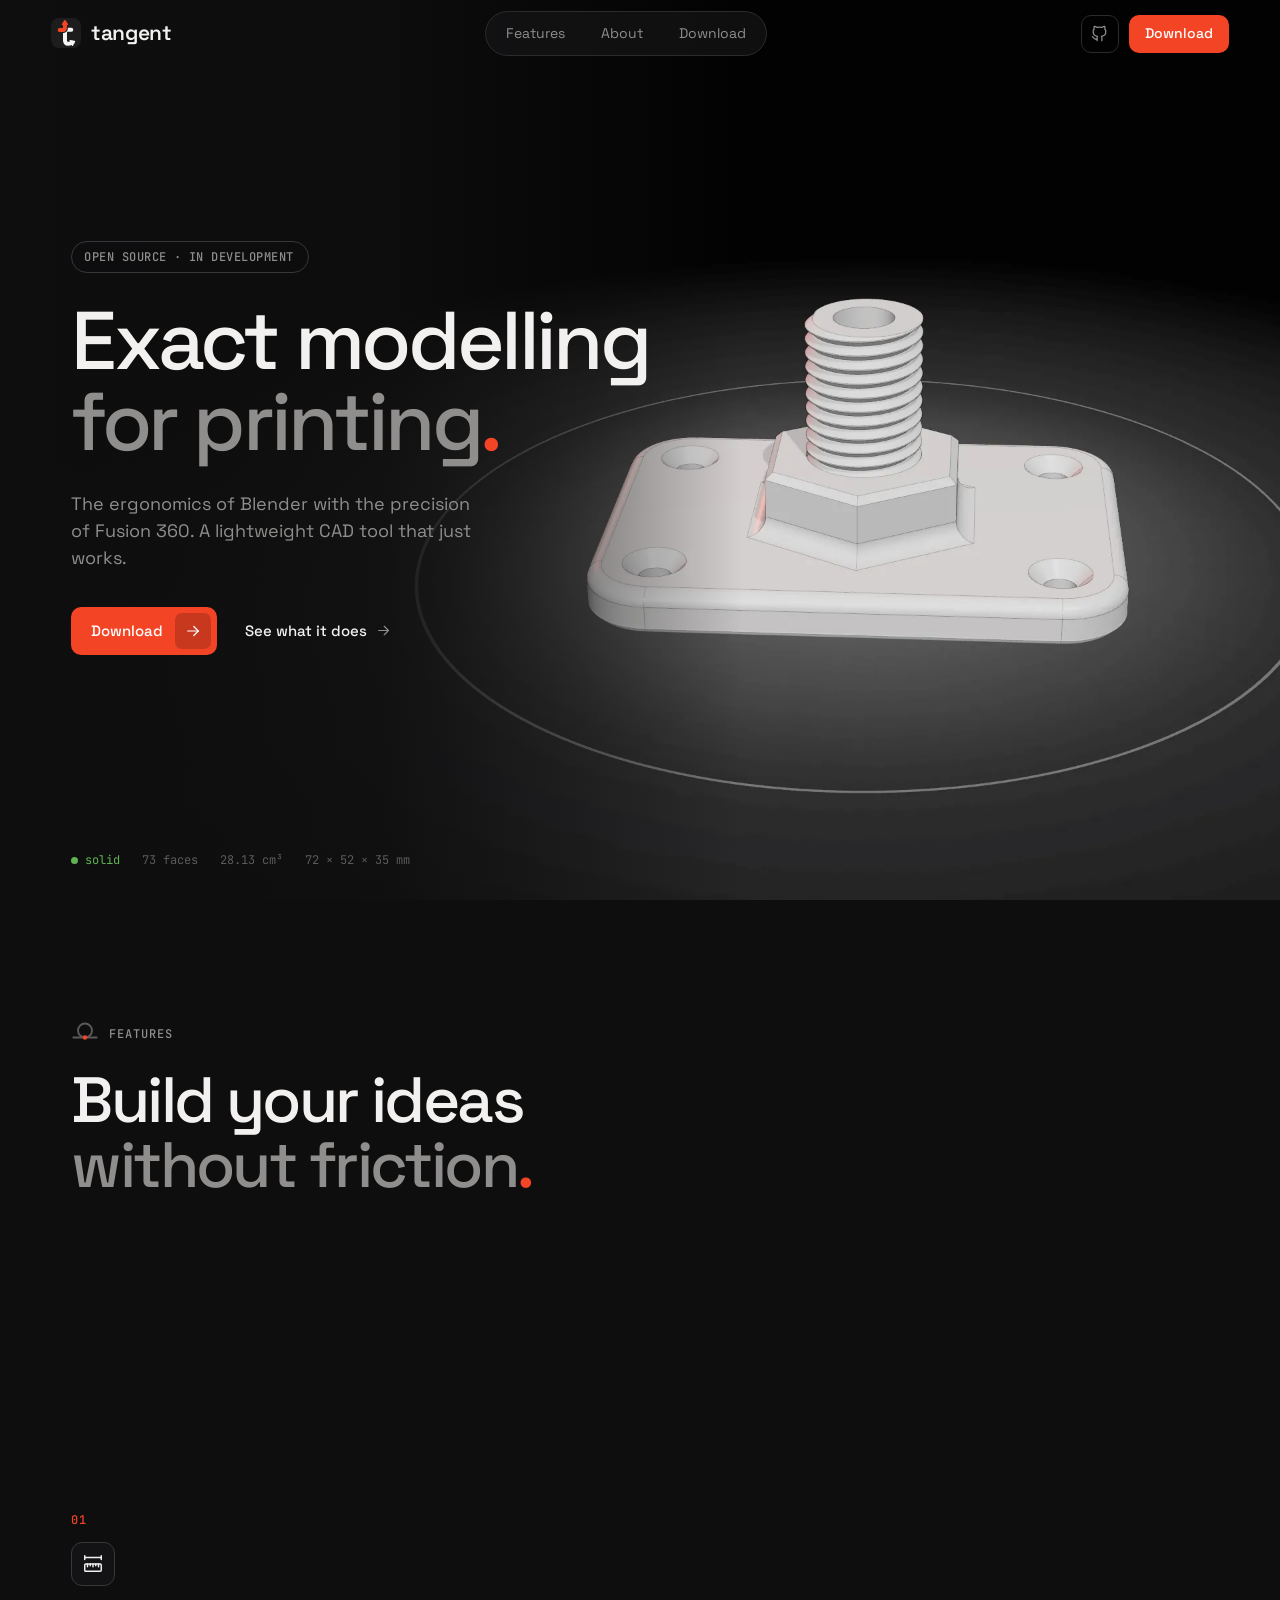
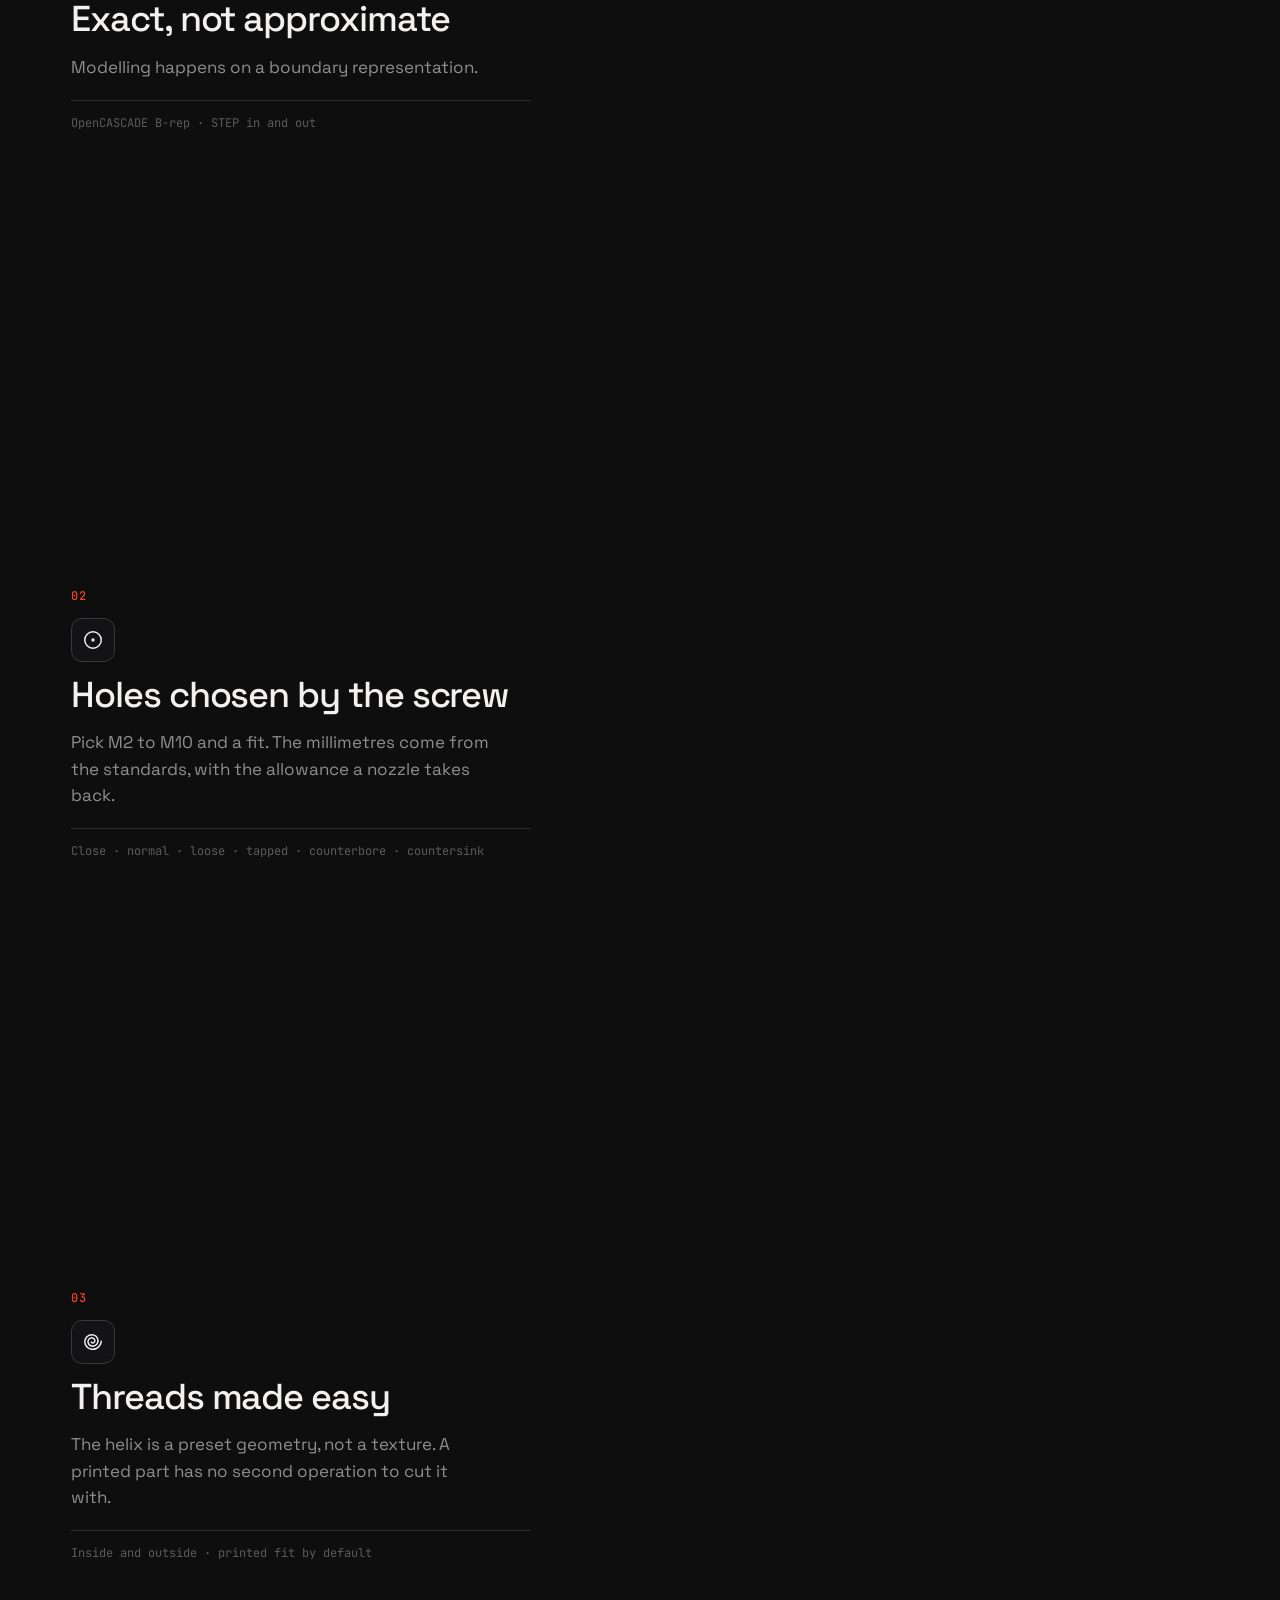
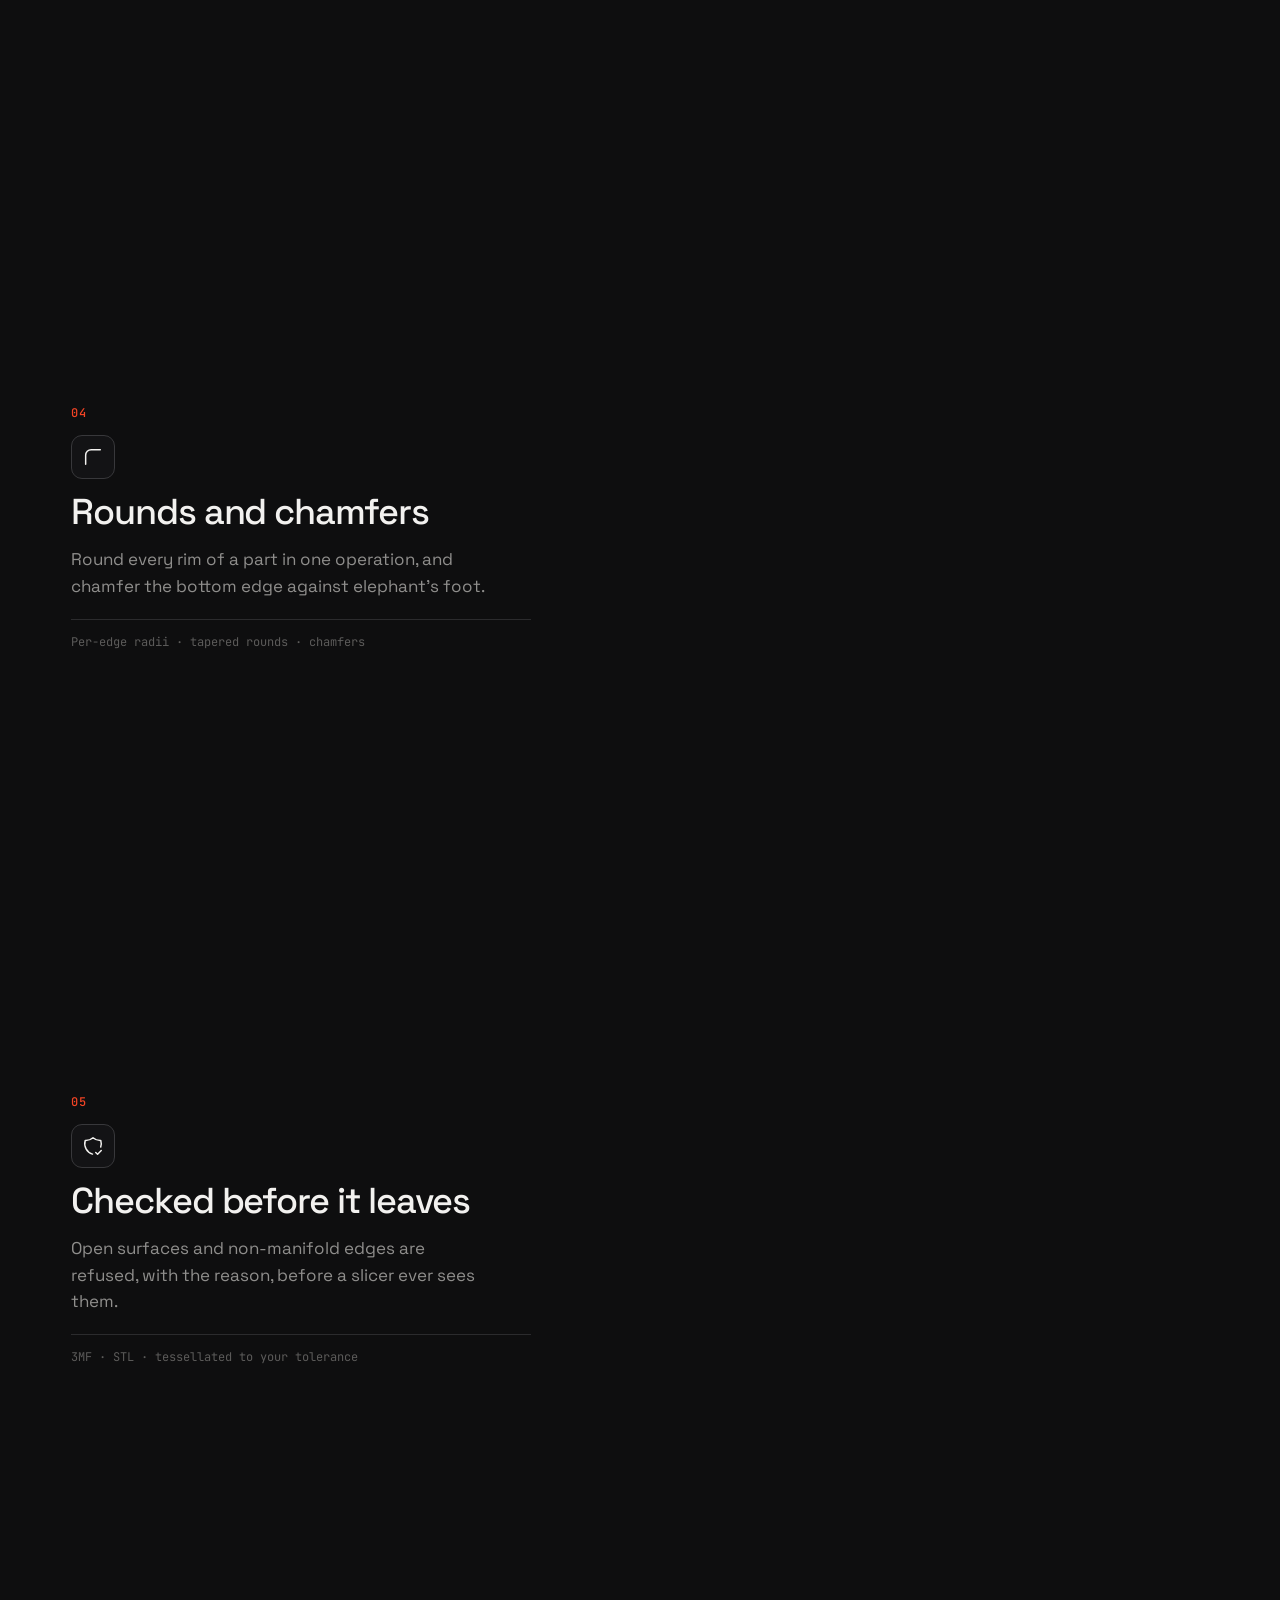
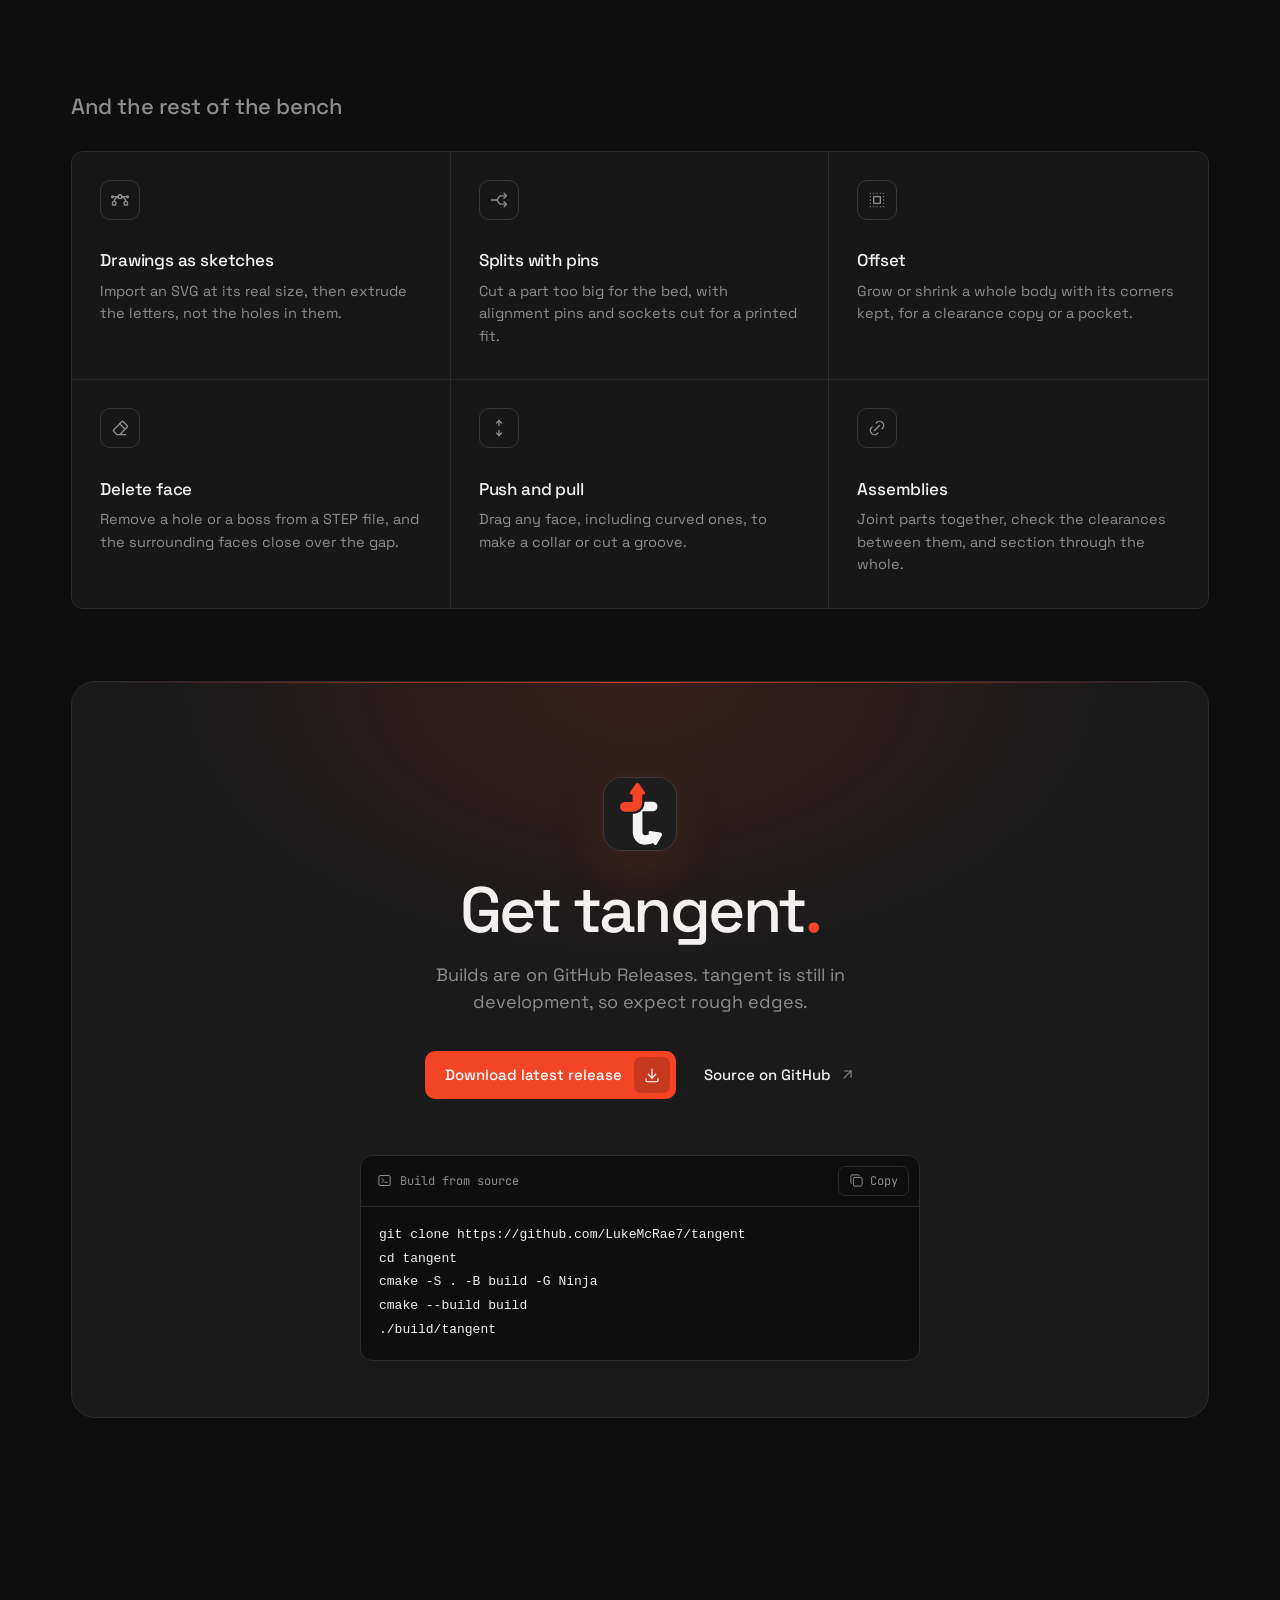
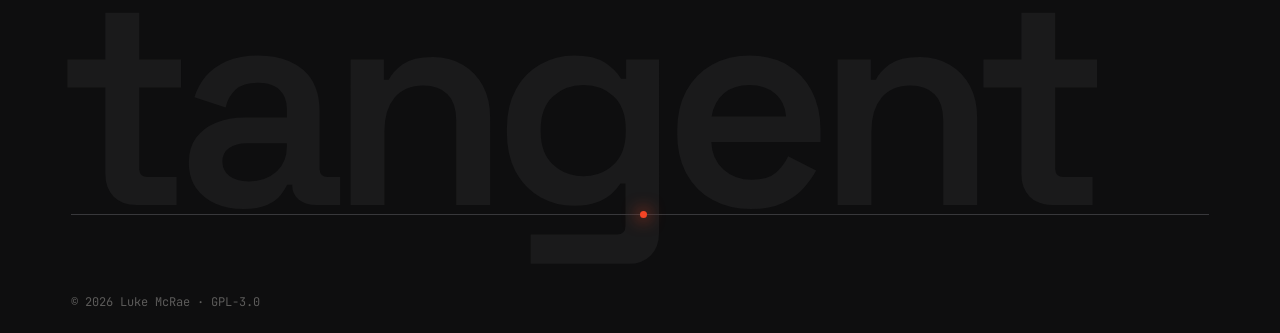
==== commit 968a146f: "Website without WebGL: current stills, framed per screen, that leave on cue When WebGL is off or los" ====
--- a/index.html
+++ b/index.html
@@ -8,36 +8,44 @@
   <meta name="theme-color" content="#0E0E0F">
   <meta property="og:title" content="tangent">
   <meta property="og:description" content="Exact 3D modelling for printing.">
-  <meta property="og:image" content="site/model/poster.png">
-  <link rel="icon" href="assets/icon.svg" type="image/svg+xml">
-  <link rel="apple-touch-icon" href="assets/icon.png">
+  <meta property="og:image" content="https://lukemcrae.com/tangent/site/model/poster.png">
+  <link rel="icon" href="assets/icon.svg?v=dev" type="image/svg+xml">
+  <link rel="apple-touch-icon" href="assets/icon.png?v=dev">
 
   <link rel="preconnect" href="https://fonts.googleapis.com">
   <link rel="preconnect" href="https://fonts.gstatic.com" crossorigin>
   <link rel="stylesheet" href="https://fonts.googleapis.com/css2?family=JetBrains+Mono:wght@400;500&display=swap">
-  <link rel="stylesheet" href="site/css/site.css">
-  <link rel="modulepreload" href="site/js/stage.js">
-  <link rel="preload" href="site/model/part.bin" as="fetch" crossorigin>
+  <link rel="stylesheet" href="site/css/site.css?v=dev">
+  <link rel="modulepreload" href="site/js/stage.js?v=dev">
+  <link rel="preload" href="site/model/part.bin?v=dev" as="fetch" crossorigin>
 
   <script type="importmap">
     { "imports": {
         "three": "https://cdn.jsdelivr.net/npm/three@0.170.0/build/three.module.js",
-        "three/addons/": "https://cdn.jsdelivr.net/npm/three@0.170.0/examples/jsm/" } }
+        "three/addons/": "https://cdn.jsdelivr.net/npm/three@0.170.0/examples/jsm/",
+        "./site/js/config.js": "./site/js/config.js?v=dev",
+        "./site/js/stage.js": "./site/js/stage.js?v=dev" } }
   </script>
-  <script type="module" src="site/js/site.js"></script>
+  <script type="module" src="site/js/site.js?v=dev"></script>
 </head>
 <body>
 
 <!-- The part, drawn behind everything. It sits beside the hero, then beside
      the features as they scroll past, then fades out. See site/js/stage.js. -->
 <div class="stage" id="stage" aria-hidden="true">
-  <img class="stage-poster" src="site/model/poster.png" alt="">
+  <!-- What stands in for the part without WebGL: stills of the same scene,
+       framed for a wide and a narrow screen. -->
+  <picture>
+    <source media="(max-width: 760px)" srcset="site/model/poster-narrow.webp?v=dev" type="image/webp">
+    <source srcset="site/model/poster.webp?v=dev" type="image/webp">
+    <img class="stage-poster" src="site/model/poster.png?v=dev" alt="">
+  </picture>
 </div>
 <svg class="callouts" id="callouts" aria-hidden="true"></svg>
 
 <header class="nav" id="nav">
   <a class="brand" href="#home" aria-label="tangent home">
-    <img src="assets/icon.svg" alt="" width="30" height="30">
+    <img src="assets/icon.svg?v=dev" alt="" width="30" height="30">
     <span>tangent</span>
   </a>
   <nav class="nav-links" aria-label="Sections">
@@ -178,7 +186,7 @@
   <!-- ───────────────────────── Download ───────────────────────── -->
   <section class="download" id="download">
     <div class="download-card">
-      <img class="download-icon" src="assets/icon.svg" alt="" width="72" height="72">
+      <img class="download-icon" src="assets/icon.svg?v=dev" alt="" width="72" height="72">
       <h2>Get tangent<span class="stop">.</span></h2>
       <p class="lede">Builds are on GitHub Releases. tangent is still in development, so expect rough edges.</p>
       <div class="actions actions-center">
--- a/site/css/site.css
+++ b/site/css/site.css
@@ -87,6 +87,10 @@
 }
 .stage.no-webgl .stage-poster { opacity: 1; }
 .stage.ready .stage-poster { display: none; }
+.stage.lost canvas { visibility: hidden; }
+.stage.ready.lost .stage-poster { display: block; opacity: 1; }
+/* The labels point at the live part; over the still they would point at air. */
+.stage.lost ~ .callouts, .stage.no-webgl ~ .callouts { display: none; }
 .stage video { width: 100%; height: 100%; object-fit: cover; }
 
 /* Dimension callouts, pinned to points on the part. Drawn by stage.js. */
@@ -444,7 +448,13 @@
 }
 @media (max-width: 760px) {
   :root { --nav-h: 60px; }
-  .nav-links { display: none; }
+  /* The narrow still has the part in its top half, as the live stage does. */
+  .stage-poster { object-position: 50% 0; }
+  /* The pages stay reachable: a smaller pill, without the Download link the
+     button beside it already is. */
+  .nav { gap: 12px; }
+  .nav-links a { padding: 6px 12px; font-size: 13px; }
+  .nav-links a[href$="#download"] { display: none; }
   .hero { align-items: flex-end; padding-bottom: 88px; }
   .chip { margin-bottom: 20px; }
   h1 { margin-bottom: 20px; }
@@ -467,6 +477,12 @@
   .doc-section { padding-bottom: 64px; margin-bottom: 64px; }
 }
 
+@media (max-width: 480px) {
+  /* Room for the pill on a phone: the mark stands for the name, and GitHub
+     is linked from the download section. */
+  .brand span, .nav-end .icon-btn { display: none; }
+}
+
 @media (prefers-reduced-motion: reduce) {
   html { scroll-behavior: auto; }
   *, *::before, *::after { animation: none !important; transition: none !important; }
